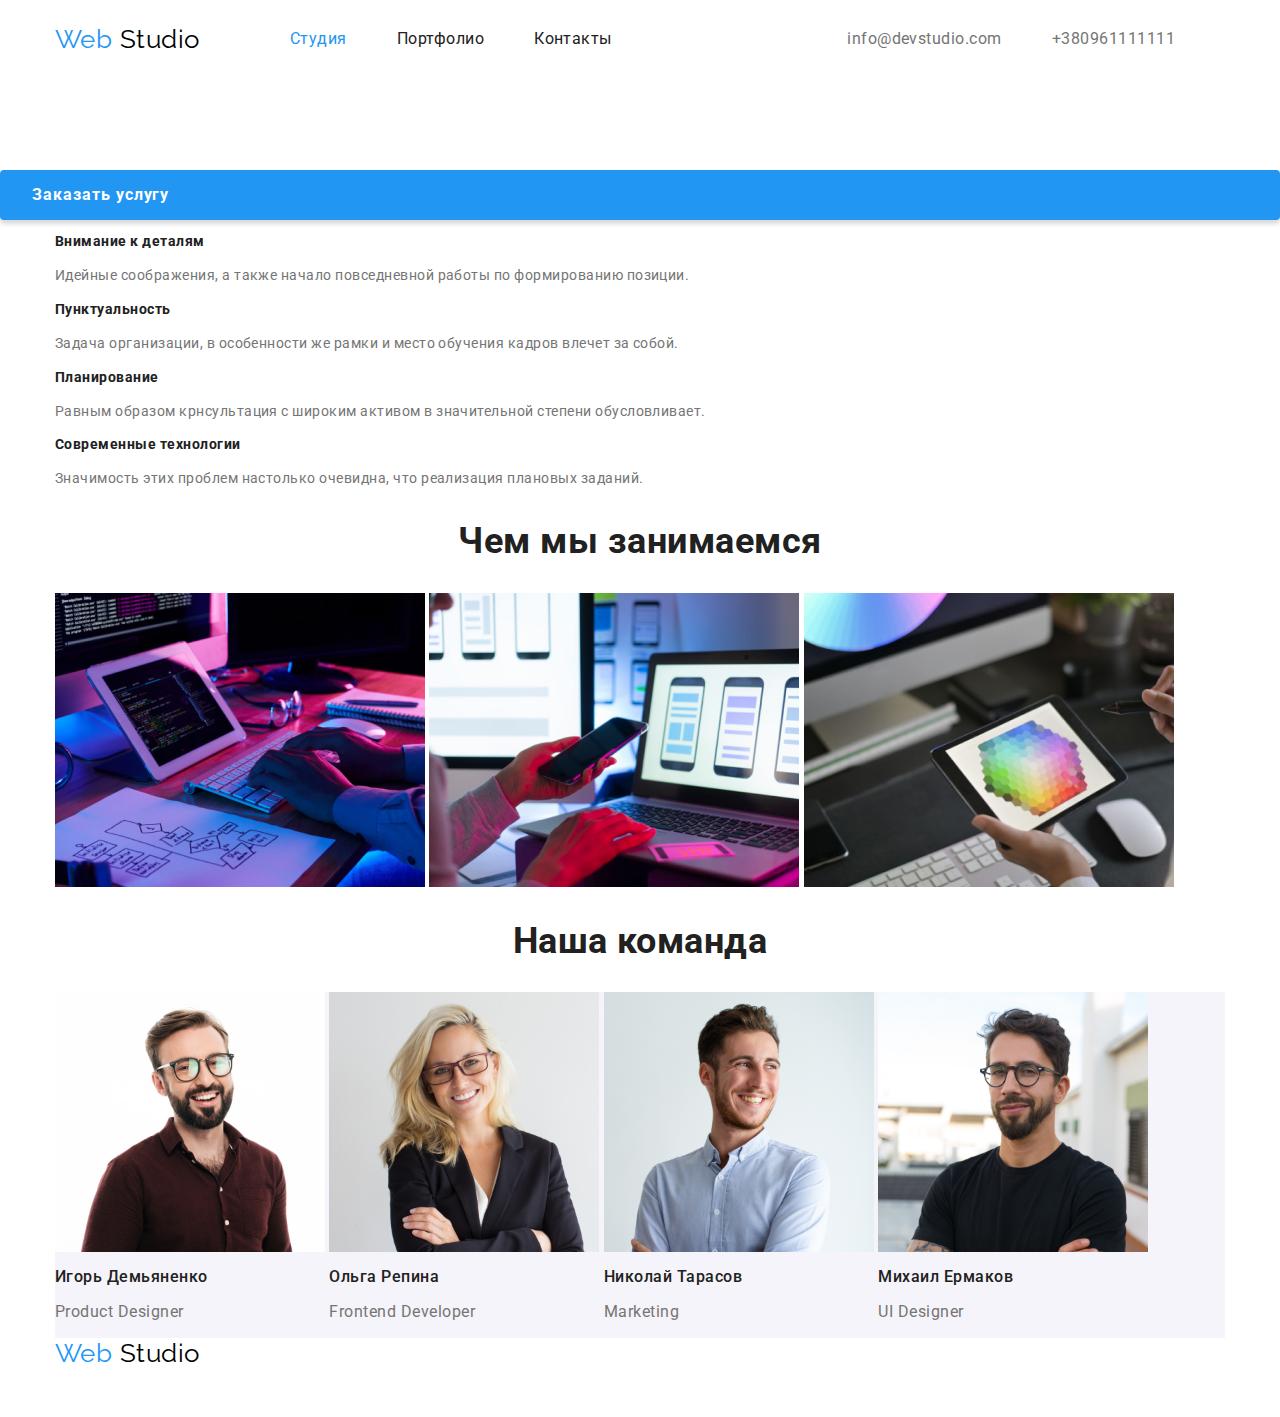
==== index.html @ 89ffcaf1 "добавляет стили  и размеры в header" ====
<!DOCTYPE html>
<html lang="ru">
  <head>
    <meta charset="UTF-8" />
    <meta name="viewport" content="width=device-width, initial-scale=1.0" />
    <title>Домашнее задание3</title>

    <!--Нормалайз-->
    <link
      rel="stylesheet"
      href="https://cdnjs.cloudflare.com/ajax/libs/modern-normalize/0.7.0/modern-normalize.min.css"
    />
    <!--Шрифт-->
    <link
      href="https://fonts.googleapis.com/css2?family=Raleway&family=Roboto:wght@400;500;700;900&display=swap"
      rel="stylesheet"
    />

    <!--Подключенные стили-->
    <link rel="stylesheet" href="./css/style.css" />
  </head>

  <body>
    <!--Шапка сайта-->
    <header class="page-header">
      <div class="container flexbox">
        <nav class="navigation">
          <a href="./index.html" class="link logo"
            ><span class="logotype"
              ><span class="logo">Web</span> Studio</span
            ></a
          >
          <ul class="site-nav list">
            <li class="nav-item"><a class="link current" href="">Студия</a></li>
            <li class="nav-item">
              <a class="link" href="./portfolio.html">Портфолио</a>
            </li>
            <li class="nav-item"><a class="link" href="">Контакты</a></li>
          </ul>
        </nav>

        <ul class="contacts list">
          <li class="contacts-item">
            <a href="mailto:info@devstudio.com">info@devstudio.com</a>
          </li>
          <li class="contacts-item">
            <a href="tel:+380961111111">+380961111111</a>
          </li>
        </ul>
      </div>
    </header>

    <main>
      <!--Герой -->
      <div class="hero-container">
        <h1 class="hero-title">Эффективные решения для вашего бизнеса</h1>
        <a class="button" href="">Заказать услугу</a>
      </div>

      <!--Качества компании-->

      <section class="section no-padding">
        <div class="container">
          <h2 class="quolity-caption">Качества компании</h2>
          <ul class="quolity list">
            <li class="quolity-item">
              <h3 class="quolity-title">Внимание к деталям</h3>
              <p class="quolity-text">
                Идейные соображения, а также начало повседневной работы по
                формированию позиции.
              </p>
            </li>

            <li class="quolity-item">
              <h3 class="quolity-title">Пунктуальность</h3>
              <p class="quolity-text">
                Задача организации, в особенности же рамки и место обучения
                кадров влечет за собой.
              </p>
            </li>

            <li class="quolity-item">
              <h3 class="quolity-title">Планирование</h3>
              <p class="quolity-text">
                Равным образом крнсультация с широким активом в значительной
                степени обусловливает.
              </p>
            </li>

            <li class="quolity-item">
              <h3 class="quolity-title">Современные технологии</h3>
              <p class="quolity-text">
                Значимость этих проблем настолько очевидна, что реализация
                плановых заданий.
              </p>
            </li>
          </ul>
        </div>
      </section>

      <!--Чем мы занимаемся-->

      <section class="section no-padding">
        <div class="container">
          <h2 class="captions">Чем мы занимаемся</h2>
          <ul class="service list">
            <li class="service-item">
              <a href=""
                ><img
                  src="./images/doing1.jpg"
                  width="370"
                  height="294"
                  alt="набор текста на клавиатуре"
              /></a>
            </li>

            <li class="service-item">
              <a href=""
                ><img
                  src="./images/doing2.jpg"
                  width="370"
                  height="294"
                  alt="мобильный и ноутбук"
              /></a>
            </li>

            <li class="service-item">
              <a href=""
                ><img
                  src="./images/doing3.jpg"
                  width="370"
                  height="294"
                  alt="планшет"
              /></a>
            </li>
          </ul>
        </div>
      </section>

      <!--Наша команда-->

      <section class="section no-padding">
        <div class="container">
          <h2 class="captions">Наша команда</h2>
          <ul class="staff list">
            <li class="staff-item">
              <img
                alt="фото-игоря-демьяненко"
                src="./images/worker1.jpg"
                width="270"
                height="260"
              />
              <h3 class="staff-title">Игорь Демьяненко</h3>
              <p class="staff-text">Product Designer</p>
            </li>

            <li class="staff-item">
              <img
                src="./images/worker2.jpg"
                alt="фото-ольги-репиной"
                width="270"
                height="260"
              />
              <h3 class="staff-title">Ольга Репина</h3>
              <p class="staff-text">Frontend Developer</p>
            </li>

            <li class="staff-item">
              <img
                src="./images/worker3.jpg"
                alt="фото-николая-тарасова"
                width="270"
                height="260"
              />
              <h3 class="staff-title">Николай Тарасов</h3>
              <p class="staff-text">Marketing</p>
            </li>

            <li class="staff-item">
              <img
                src="./images/worker4.jpg"
                alt="фото-михаила-ермакова"
                width="270"
                height="260"
              />
              <h3 class="staff-title">Михаил Ермаков</h3>
              <p class="staff-text">UI Designer</p>
            </li>
          </ul>
        </div>
      </section>
    </main>

    <!--Футер-->
    <footer>
      <div class="container">
        <a class="link" href=""
          ><span class="logotype"><span class="logo">Web</span> Studio</span></a
        >

        <address class="address">г.Киев, Бульвар Леси Украинки, д.26</address>

        <address class="connect">
          <a href="mailto:info@example.com">info@example.com</a>
          <a href="tel:+380961111111">+380991111111</a>
        </address>
      </div>
    </footer>
  </body>
</html>
---- css/style.css ----
:root {
  --accent-text-color: #2196f3;
  --primary-text-color: #212121;
  --hero-text-color: #ffffff;
  --secondary-text-color: #757575;
  --secondary-background-color: #f5f4fa;
  --primary-background-color: #ffffff;
  --accent-background-color: #2196f3;
  --hero-background-color: #2f303a;
}

body {
  color: var(--primary-text-color);
  background-color: var(--primary-background-color);

  font-family: Roboto, sans-serif;
  font-weight: 400;
  letter-spacing: 0.03em;
}

.container {
  width: 1200px;
  padding-left: 15px;
  padding-right: 15px;
  margin-left: auto;
  margin-right: auto;
}

.list {
  list-style: none;
  padding: 0;
  margin: 0;
}

a {
  text-decoration: none;
}

.flexbox {
  display: flex;
}

.page-header .flexbox {
  justify-content: flex-end;
  align-items: center;
}

.page-header {
  padding-top: 24px;
  padding-bottom: 25px;
}

.page-header .contacts-item {
  margin-right: 50px;
}

.navigation {
  display: flex;
  align-items: center;
  margin-right: auto;
}
.nav-item:not(:last-child) {
  margin-right: 50px;
}

.site-nav {
  display: flex;
}

.link.logo {
  margin-right: 90px;
}

.contacts {
  display: flex;
}

img {
  display: block;
  max-width: 100%;
  height: auto;
}

.section.no-padding {
  padding-top: 0;
  padding-bottom: 0;
}
/* site-nav */

.logotype {
  font-family: Raleway, sans-serif;
  font-size: 26px;
  line-height: 1.2;
}

.logo {
  color: var(--accent-text-color);
}

.site-nav .link.current {
  color: var(--accent-text-color);
}
.site-nav .link {
  color: var(--primary-text-color);
}
.site-nav .link .contacts a {
  font-weight: 500;
  font-size: 14px;
  line-height: 1.14;
  letter-spacing: 0.02em;
}

.site-nav .link:hover,
.site-nav .link:focus {
  color: var(--accent-text-color);
}

.site-nav .link:active {
  color: red;
}

.contacts a {
  color: var(--secondary-text-color);
  font-style: normal;
  text-decoration: none;
}

.contacts:hover,
.contacts:focus {
  color: var(--accent-text-color);
}

.contacts:active {
  color: red;
}

/* hero */

.hero-container {
  text-align: center;
}
.hero-title {
  margin-top: 0;
  margin-bottom: 30px;
  color: var(--hero-text-color);
  font-weight: 900;
  font-size: 44px;
  line-height: 1.36;
  letter-spacing: 0.06em;
  text-transform: uppercase;
  min-width: 595px;
}

.button {
  display: flex;
  border-radius: 4px;
  min-width: 200;
  padding: 10px 32px;
  background-color: var(--accent-background-color);
  color: var(--hero-text-color);
  font-weight: 700;
  font-size: 16px;
  line-height: 1.88;
  align-items: center;
  text-align: center;
  letter-spacing: 0.06em;

  box-shadow: 0px 4px 4px rgba(0, 0, 0, 0.15);
}

/* section quolity*/

.quolity-caption {
  display: none;
}

.quolity-title {
  font-weight: 700;
  font-size: 14px;
  line-height: 1.14;
}

.quolity-text {
  color: var(--secondary-text-color);
  font-size: 14px;
  line-height: 1.7;
}

.staff {
  background-color: var(--secondary-background-color);
}

.captions {
  font-weight: 700;
  font-size: 36px;
  line-height: 1.16;
  text-align: center;
}

.staff-title {
  font-weight: 500;
  font-size: 16px;
  line-height: 1.18;
}

.staff-text {
  color: var(--secondary-text-color);
  font-size: 16px;
  line-height: 1.18;
}

.clients-link a:hover,
.clients-link a:focus {
  color: var(--accent-text-color);
}

/* footer */
.address {
  color: var(--hero-text-color);
  font-size: 14px;
  line-height: 1.7;
  font-style: normal;
}

.connect a {
  color: rgba(255, 255, 255, 0.6);
  font-style: normal;
  text-decoration: none;
  font-size: 14px;
  line-height: 1.7;
}
.link .logotype {
  color: black;
}

.service-item {
  display: inline-block;
  width: calc((100% - 30px * 2) / 3);
}

.staff-item {
  display: inline-block;
  width: calc((100% - 30px * 3) / 4);
}

.quolity-item .service-item .staff-item:not(:last-child) {
  margin-right: 30px;
}
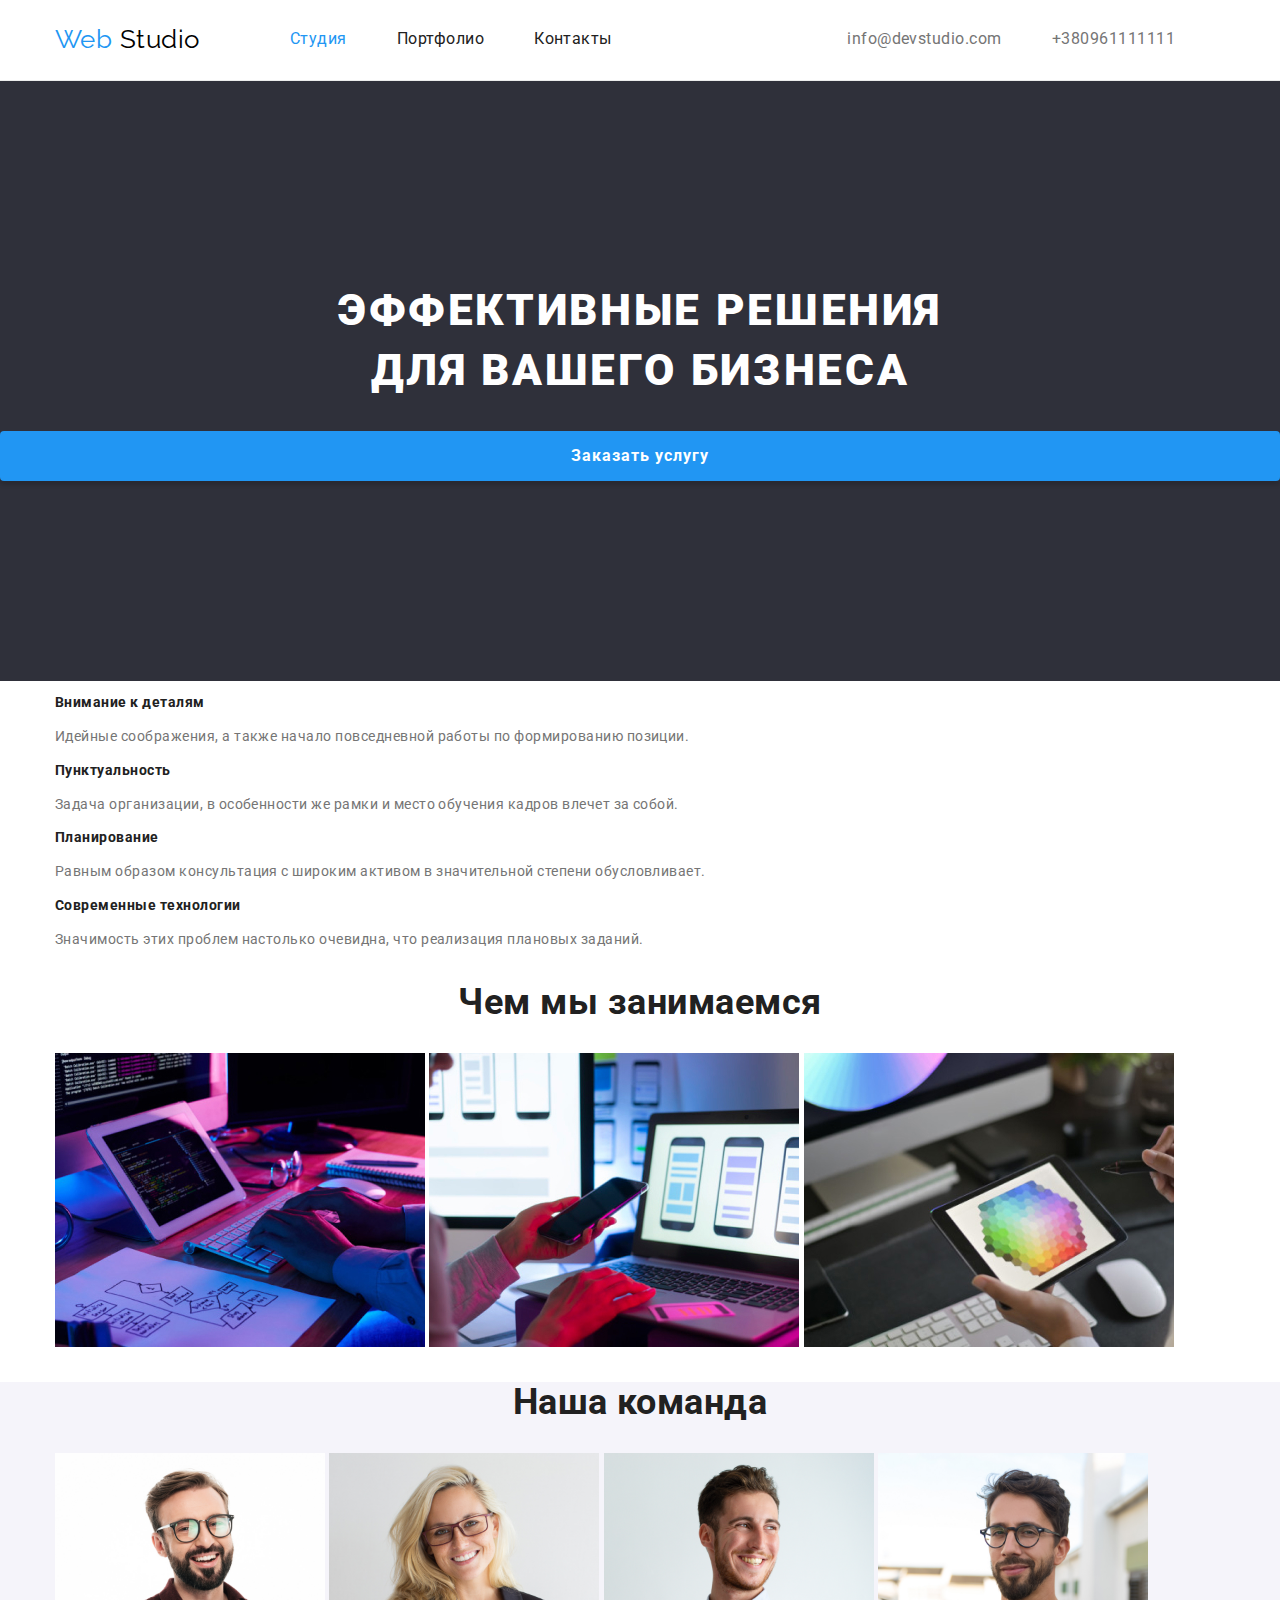
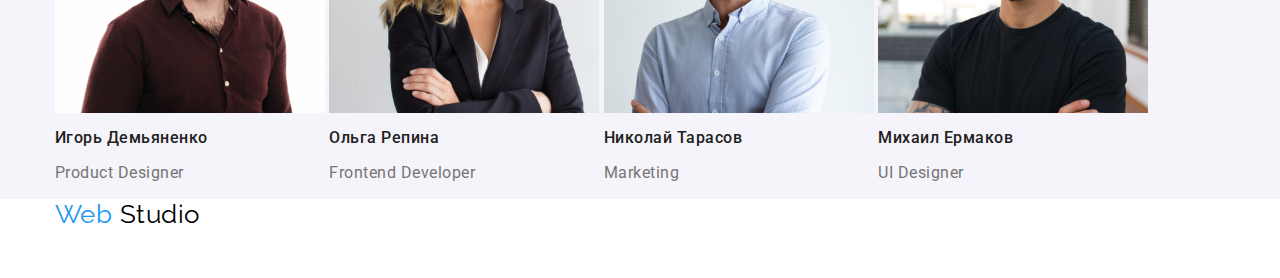
==== commit b1b739af: "Добавляет оформление хедера и фон герою." ====
--- a/index.html
+++ b/index.html
@@ -31,7 +31,9 @@
             ></a
           >
           <ul class="site-nav list">
-            <li class="nav-item"><a class="link current" href="">Студия</a></li>
+            <li class="nav-item">
+              <a class="link current" href="./index.html">Студия</a>
+            </li>
             <li class="nav-item">
               <a class="link" href="./portfolio.html">Портфолио</a>
             </li>
@@ -59,7 +61,7 @@
 
       <!--Качества компании-->
 
-      <section class="section no-padding">
+      <section class="section quolity no-padding">
         <div class="container">
           <h2 class="quolity-caption">Качества компании</h2>
           <ul class="quolity list">
@@ -82,7 +84,7 @@
             <li class="quolity-item">
               <h3 class="quolity-title">Планирование</h3>
               <p class="quolity-text">
-                Равным образом крнсультация с широким активом в значительной
+                Равным образом кoнсультация с широким активом в значительной
                 степени обусловливает.
               </p>
             </li>
@@ -100,7 +102,7 @@
 
       <!--Чем мы занимаемся-->
 
-      <section class="section no-padding">
+      <section class="section service no-padding">
         <div class="container">
           <h2 class="captions">Чем мы занимаемся</h2>
           <ul class="service list">
@@ -139,7 +141,7 @@
 
       <!--Наша команда-->
 
-      <section class="section no-padding">
+      <section class="section staff no-padding">
         <div class="container">
           <h2 class="captions">Наша команда</h2>
           <ul class="staff list">
--- a/css/style.css
+++ b/css/style.css
@@ -48,6 +48,7 @@
 .page-header {
   padding-top: 24px;
   padding-bottom: 25px;
+  border-bottom: 1px solid #ececec;
 }
 
 .page-header .contacts-item {
@@ -137,33 +138,41 @@
 /* hero */
 
 .hero-container {
-  text-align: center;
+  padding-top: 200px;
+  padding-bottom: 200px;
+  background-color: var(--hero-background-color);
 }
 .hero-title {
   margin-top: 0;
   margin-bottom: 30px;
+  margin-left: auto;
+  margin-right: auto;
   color: var(--hero-text-color);
   font-weight: 900;
   font-size: 44px;
   line-height: 1.36;
   letter-spacing: 0.06em;
   text-transform: uppercase;
-  min-width: 595px;
+  max-width: 696px;
+  text-align: center;
 }
 
 .button {
   display: flex;
   border-radius: 4px;
-  min-width: 200;
+  min-width: 200px;
   padding: 10px 32px;
+
   background-color: var(--accent-background-color);
   color: var(--hero-text-color);
+
   font-weight: 700;
   font-size: 16px;
   line-height: 1.88;
-  align-items: center;
+  letter-spacing: 0.06em;
+
   text-align: center;
-  letter-spacing: 0.06em;
+  justify-content: center;
 
   box-shadow: 0px 4px 4px rgba(0, 0, 0, 0.15);
 }
@@ -188,6 +197,15 @@
 
 .staff {
   background-color: var(--secondary-background-color);
+}
+
+.service .staff {
+  display: flex;
+  flex-wrap: wrap;
+}
+
+.service .staff {
+  padding-bottom: 94px;
 }
 
 .captions {
@@ -214,6 +232,20 @@
   color: var(--accent-text-color);
 }
 
+.service-item {
+  display: inline-block;
+  width: calc((100% - 30px * 2) / 3);
+}
+
+.staff-item {
+  display: inline-block;
+  width: calc((100% - 30px * 3) / 4);
+}
+
+.quolity-item .service-item .staff-item:not(:last-child) {
+  margin-right: 30px;
+}
+
 /* footer */
 .address {
   color: var(--hero-text-color);
@@ -232,17 +264,3 @@
 .link .logotype {
   color: black;
 }
-
-.service-item {
-  display: inline-block;
-  width: calc((100% - 30px * 2) / 3);
-}
-
-.staff-item {
-  display: inline-block;
-  width: calc((100% - 30px * 3) / 4);
-}
-
-.quolity-item .service-item .staff-item:not(:last-child) {
-  margin-right: 30px;
-}
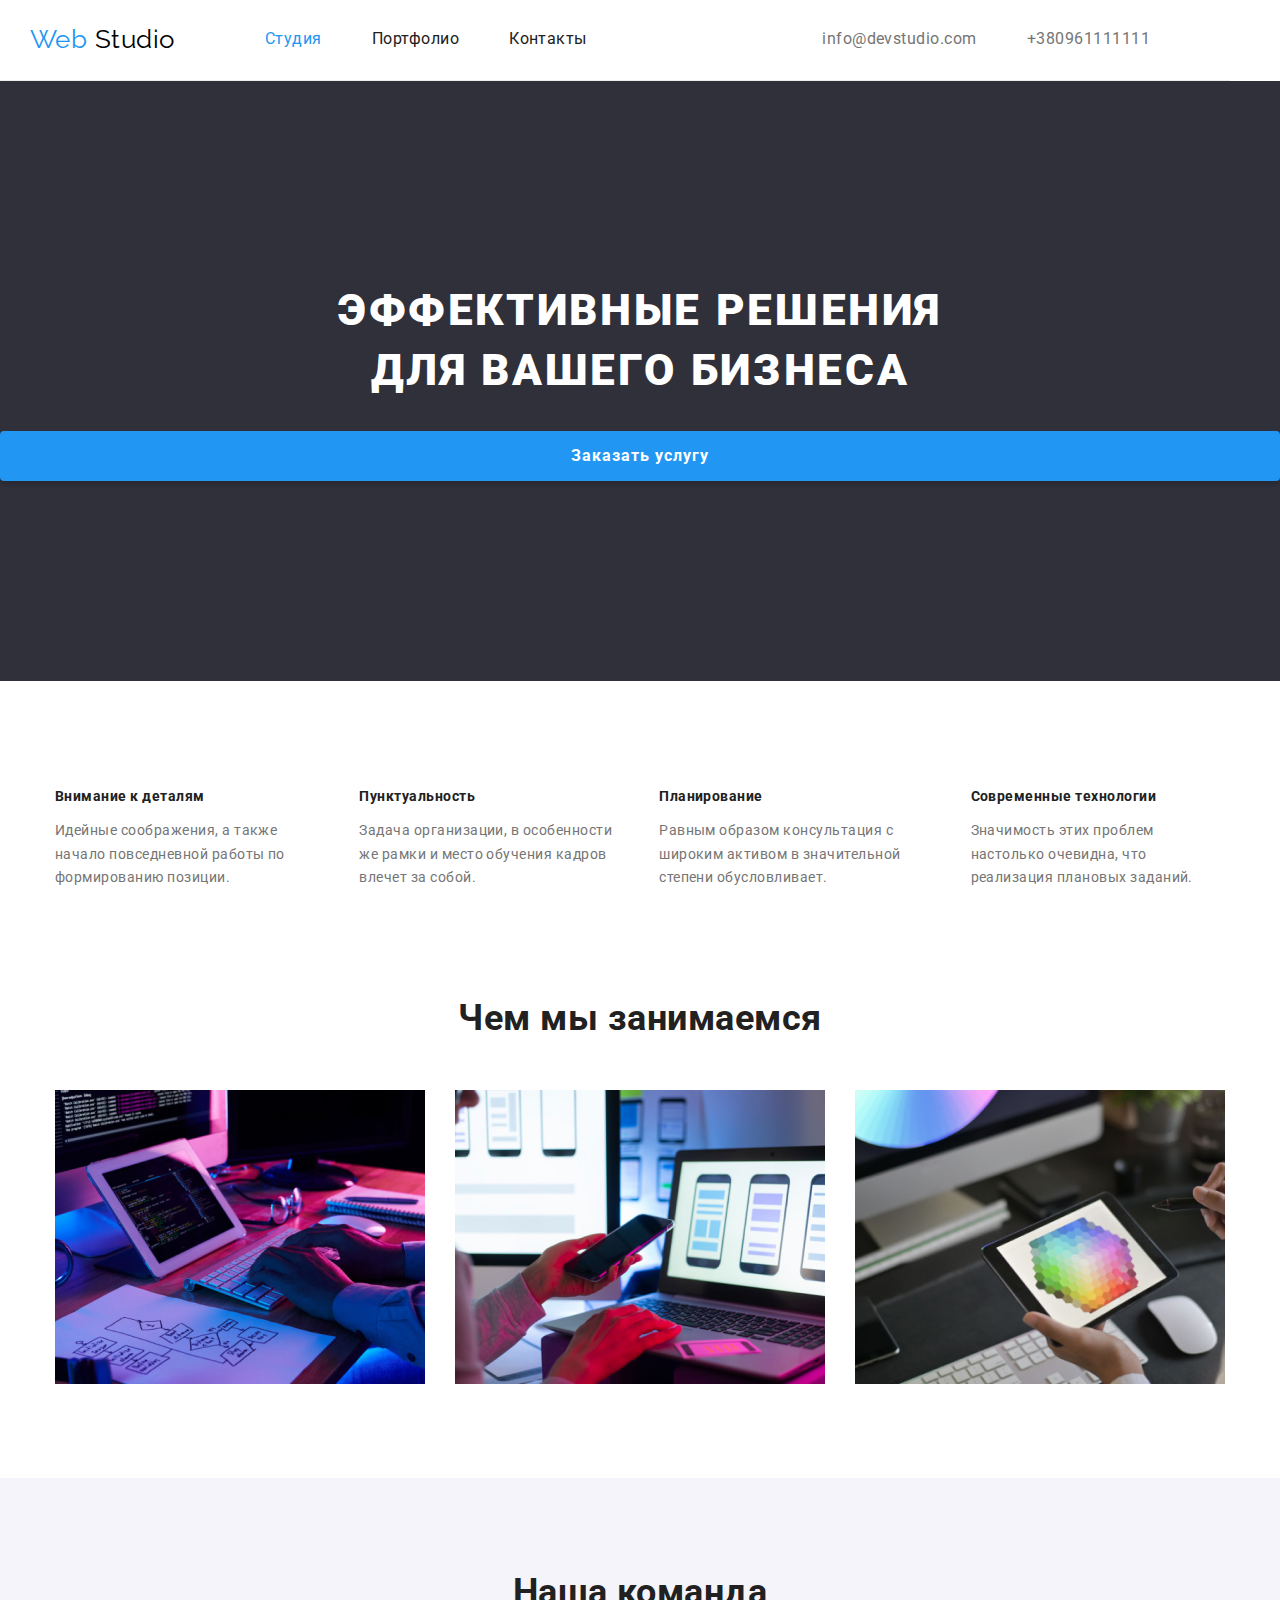
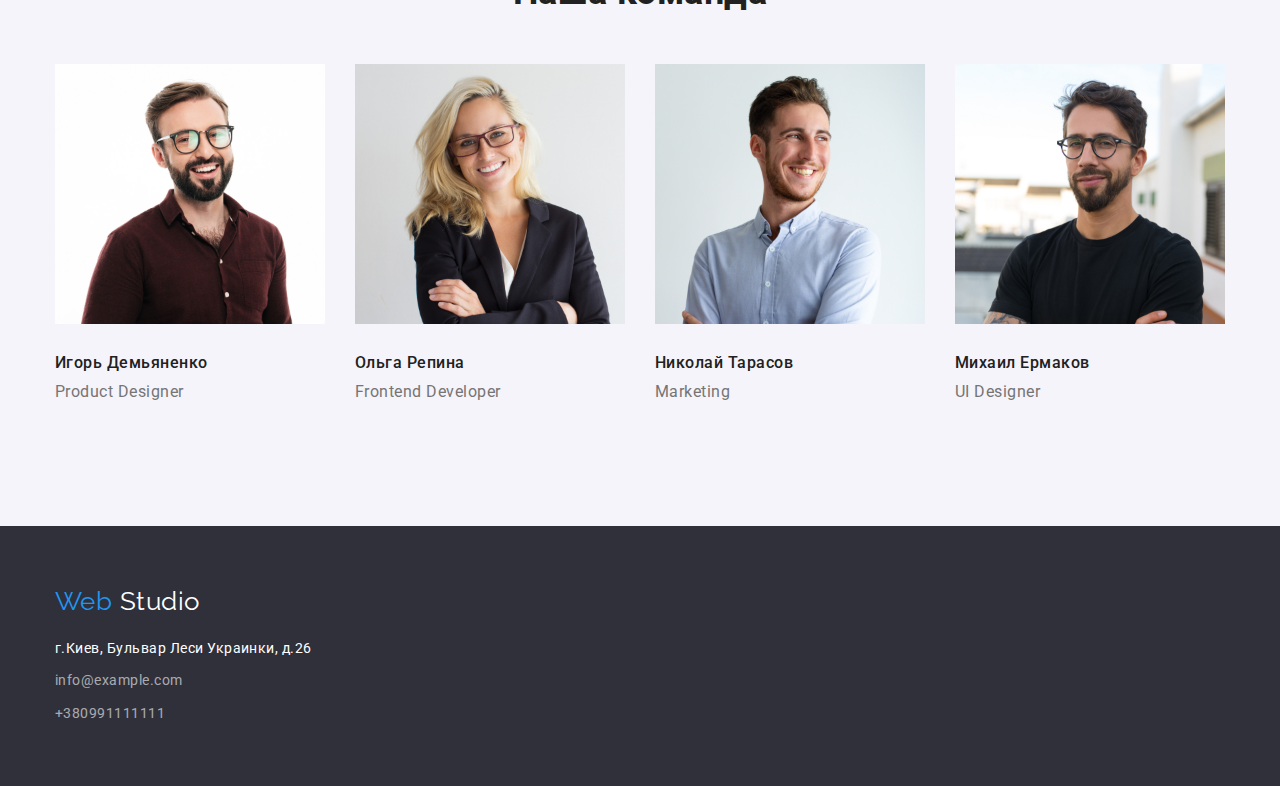
==== commit fb8c0761: "добавляет стили к герою, секциям и футеру" ====
--- a/index.html
+++ b/index.html
@@ -102,7 +102,7 @@
 
       <!--Чем мы занимаемся-->
 
-      <section class="section service no-padding">
+      <section class="section service">
         <div class="container">
           <h2 class="captions">Чем мы занимаемся</h2>
           <ul class="service list">
@@ -141,7 +141,7 @@
 
       <!--Наша команда-->
 
-      <section class="section staff no-padding">
+      <section class="section staff">
         <div class="container">
           <h2 class="captions">Наша команда</h2>
           <ul class="staff list">
@@ -194,7 +194,7 @@
     </main>
 
     <!--Футер-->
-    <footer>
+    <footer class="footer">
       <div class="container">
         <a class="link" href=""
           ><span class="logotype"><span class="logo">Web</span> Studio</span></a
@@ -204,7 +204,7 @@
 
         <address class="connect">
           <a href="mailto:info@example.com">info@example.com</a>
-          <a href="tel:+380961111111">+380991111111</a>
+          <a class="tel-number" href="tel:+380961111111">+380991111111</a>
         </address>
       </div>
     </footer>
--- a/css/style.css
+++ b/css/style.css
@@ -49,9 +49,10 @@
   padding-top: 24px;
   padding-bottom: 25px;
   border-bottom: 1px solid #ececec;
-}
-
-.page-header .contacts-item {
+  margin-right: 50px;
+}
+
+.contacts-item {
   margin-right: 50px;
 }
 
@@ -66,6 +67,10 @@
 
 .site-nav {
   display: flex;
+}
+
+.link .logotype {
+  color: black;
 }
 
 .link.logo {
@@ -86,6 +91,7 @@
   padding-top: 0;
   padding-bottom: 0;
 }
+
 /* site-nav */
 
 .logotype {
@@ -178,14 +184,25 @@
 }
 
 /* section quolity*/
+.section.quolity {
+  padding-top: 94px;
+}
 
 .quolity-caption {
   display: none;
 }
 
+.quolity.list {
+  display: flex;
+}
+
+.quolity-item:not(:last-child) {
+  margin-right: 30px;
+}
 .quolity-title {
   font-weight: 700;
   font-size: 14px;
+
   line-height: 1.14;
 }
 
@@ -195,16 +212,15 @@
   line-height: 1.7;
 }
 
-.staff {
-  background-color: var(--secondary-background-color);
-}
-
-.service .staff {
+/*Section service*/
+
+.service {
   display: flex;
   flex-wrap: wrap;
 }
 
-.service .staff {
+.section.service {
+  padding-top: 94px;
   padding-bottom: 94px;
 }
 
@@ -213,28 +229,51 @@
   font-size: 36px;
   line-height: 1.16;
   text-align: center;
-}
-
+
+  margin-top: 0;
+  margin-bottom: 50px;
+}
+
+.service-item:not(:last-child) {
+  margin-right: 30px;
+}
+
+/*Section staff*/
+
+.staff {
+  display: flex;
+  flex-wrap: wrap;
+}
+.section.staff {
+  background-color: var(--secondary-background-color);
+  padding-top: 94px;
+  padding-bottom: 94px;
+}
 .staff-title {
   font-weight: 500;
   font-size: 16px;
   line-height: 1.18;
+
+  margin-top: 30px;
+  margin-bottom: 10px;
 }
 
 .staff-text {
   color: var(--secondary-text-color);
   font-size: 16px;
   line-height: 1.18;
-}
-
-.clients-link a:hover,
-.clients-link a:focus {
-  color: var(--accent-text-color);
+
+  margin-top: 0;
+  margin-bottom: 30px;
 }
 
 .service-item {
-  display: inline-block;
+  display: flex;
   width: calc((100% - 30px * 2) / 3);
+}
+
+.staff-item:not(:last-child) {
+  margin-right: 30px;
 }
 
 .staff-item {
@@ -242,25 +281,37 @@
   width: calc((100% - 30px * 3) / 4);
 }
 
-.quolity-item .service-item .staff-item:not(:last-child) {
-  margin-right: 30px;
-}
-
 /* footer */
+
+.footer {
+  background-color: var(--hero-background-color);
+  padding-top: 60px;
+  padding-bottom: 60px;
+}
+
 .address {
   color: var(--hero-text-color);
   font-size: 14px;
   line-height: 1.7;
   font-style: normal;
+
+  margin-top: 20px;
+  margin-bottom: 9px;
 }
 
 .connect a {
+  display: block;
   color: rgba(255, 255, 255, 0.6);
   font-style: normal;
   text-decoration: none;
   font-size: 14px;
   line-height: 1.7;
 }
-.link .logotype {
-  color: black;
-}
+
+.footer .logotype {
+  color: var(--hero-text-color);
+}
+
+.tel-number {
+  margin-top: 9px;
+}
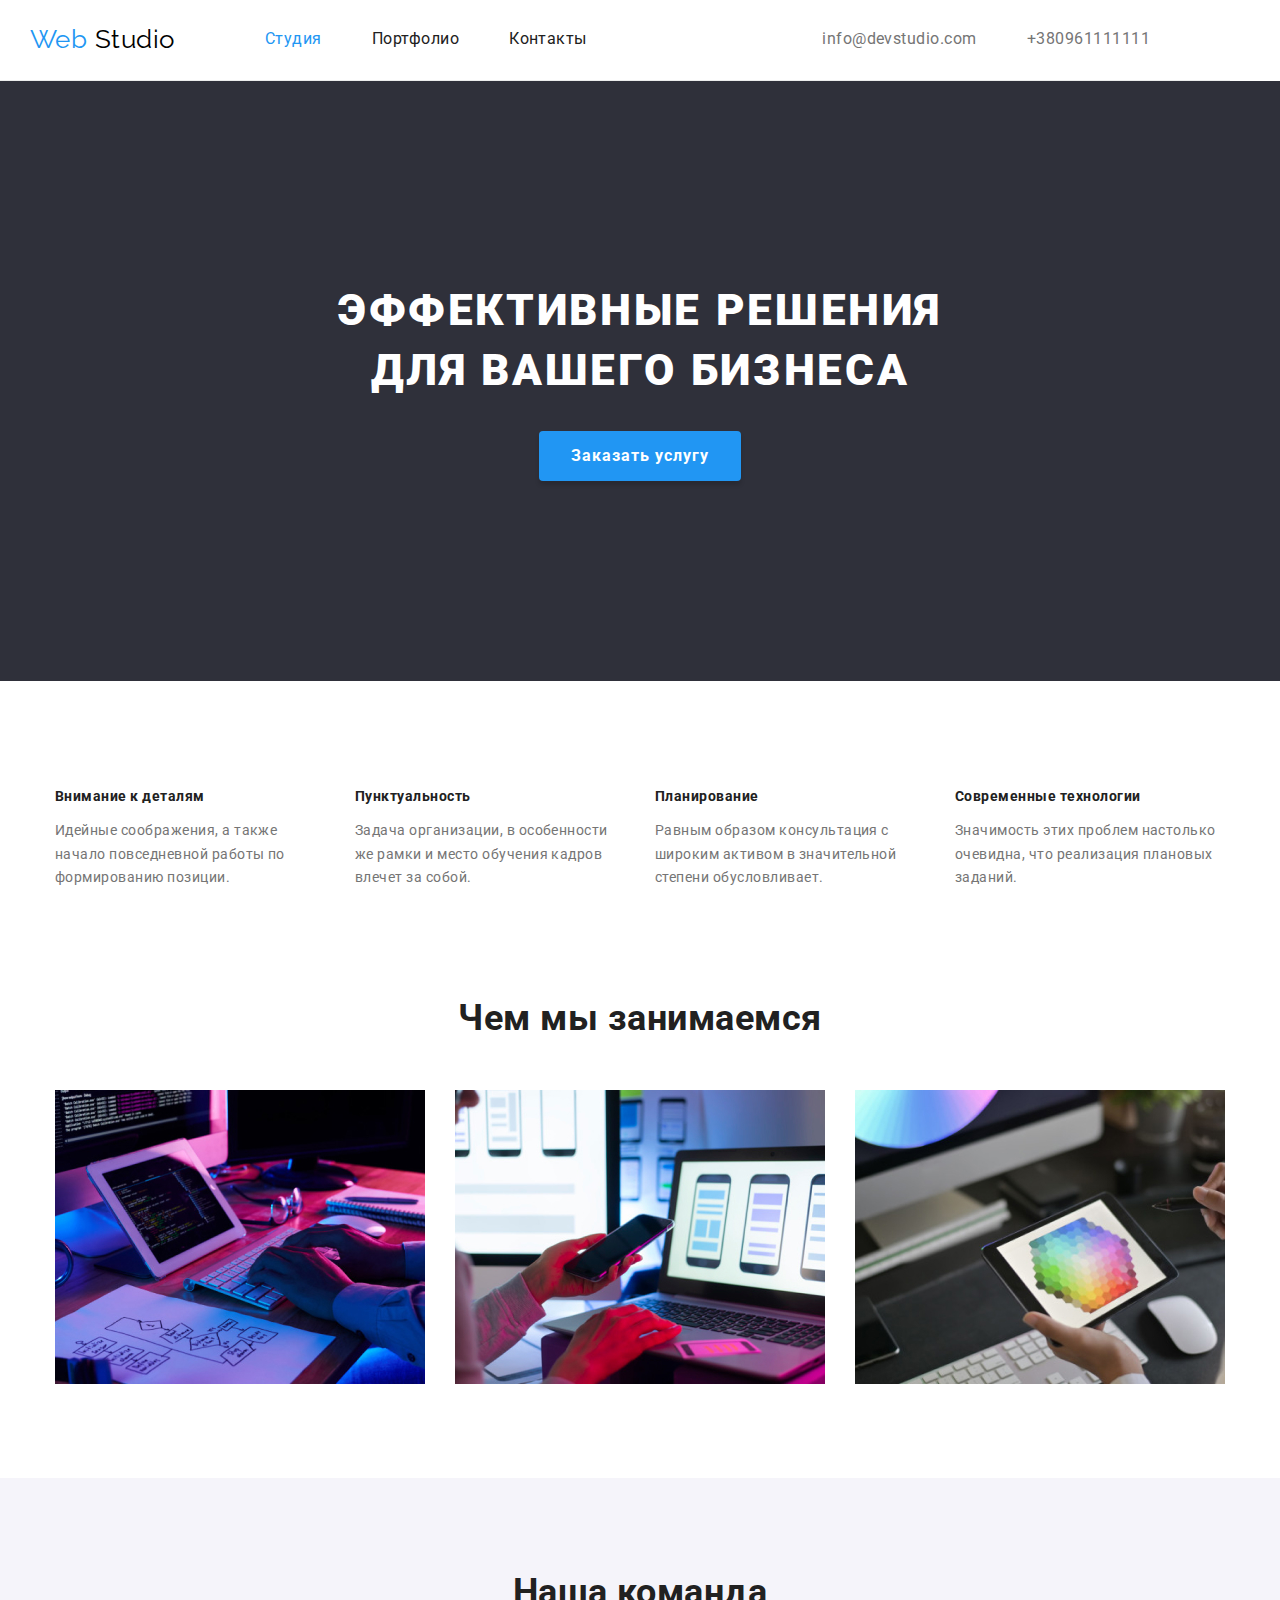
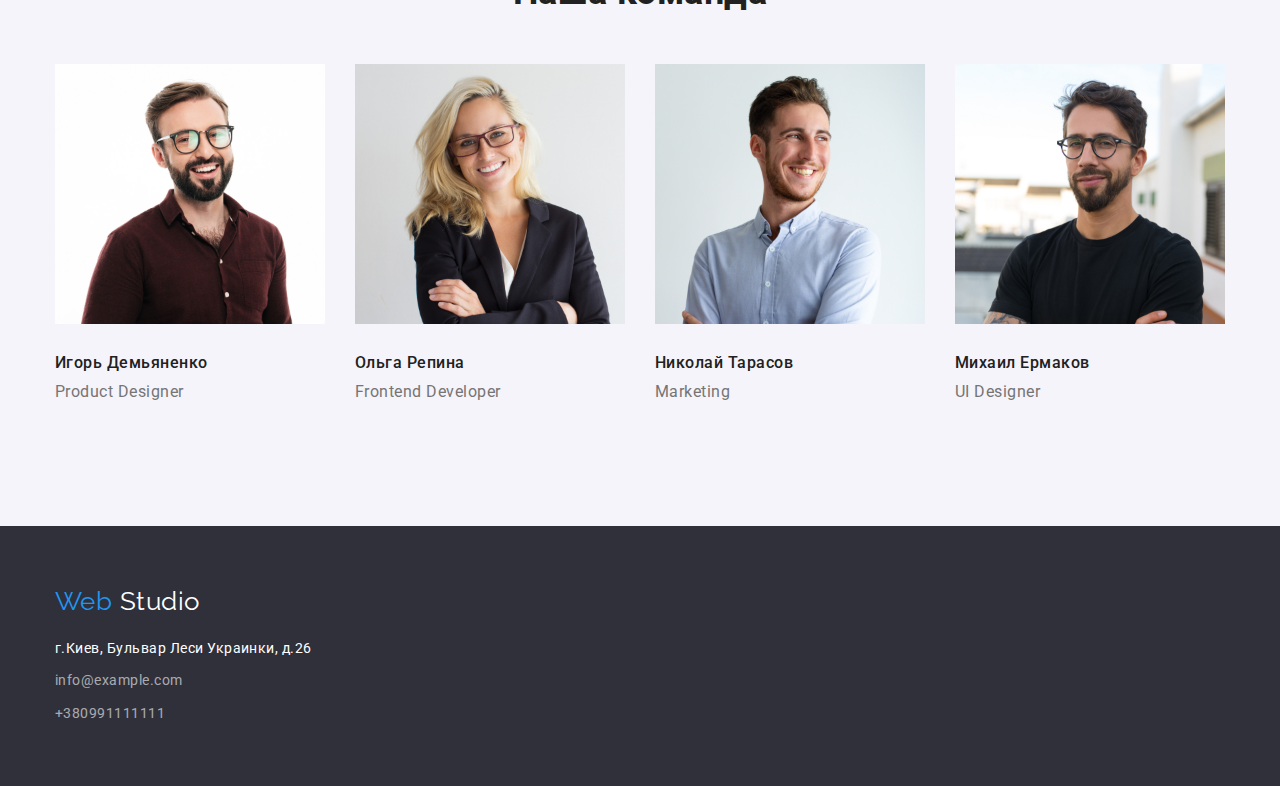
==== commit bbc68d03: "добавляет завершающие стили к 1й странице (кнопку)" ====
--- a/index.html
+++ b/index.html
@@ -196,16 +196,20 @@
     <!--Футер-->
     <footer class="footer">
       <div class="container">
-        <a class="link" href=""
-          ><span class="logotype"><span class="logo">Web</span> Studio</span></a
-        >
-
-        <address class="address">г.Киев, Бульвар Леси Украинки, д.26</address>
-
-        <address class="connect">
-          <a href="mailto:info@example.com">info@example.com</a>
-          <a class="tel-number" href="tel:+380961111111">+380991111111</a>
-        </address>
+        <div class="contacts-block">
+          <a class="link" href=""
+            ><span class="logotype"
+              ><span class="logo">Web</span> Studio</span
+            ></a
+          >
+
+          <address class="address">г.Киев, Бульвар Леси Украинки, д.26</address>
+
+          <address class="connect">
+            <a href="mailto:info@example.com">info@example.com</a>
+            <a class="tel-number" href="tel:+380961111111">+380991111111</a>
+          </address>
+        </div>
       </div>
     </footer>
   </body>
--- a/css/style.css
+++ b/css/style.css
@@ -32,6 +32,11 @@
   margin: 0;
 }
 
+.section.no-padding {
+  padding-top: 0;
+  padding-bottom: 0;
+}
+
 a {
   text-decoration: none;
 }
@@ -87,11 +92,6 @@
   height: auto;
 }
 
-.section.no-padding {
-  padding-top: 0;
-  padding-bottom: 0;
-}
-
 /* site-nav */
 
 .logotype {
@@ -147,6 +147,7 @@
   padding-top: 200px;
   padding-bottom: 200px;
   background-color: var(--hero-background-color);
+  text-align: center;
 }
 .hero-title {
   margin-top: 0;
@@ -160,11 +161,10 @@
   letter-spacing: 0.06em;
   text-transform: uppercase;
   max-width: 696px;
-  text-align: center;
 }
 
 .button {
-  display: flex;
+  display: inline-block;
   border-radius: 4px;
   min-width: 200px;
   padding: 10px 32px;
@@ -177,9 +177,6 @@
   line-height: 1.88;
   letter-spacing: 0.06em;
 
-  text-align: center;
-  justify-content: center;
-
   box-shadow: 0px 4px 4px rgba(0, 0, 0, 0.15);
 }
 
@@ -194,6 +191,10 @@
 
 .quolity.list {
   display: flex;
+}
+
+.quolity-item {
+  width: calc((100% - 30px * 3) / 4);
 }
 
 .quolity-item:not(:last-child) {
@@ -298,6 +299,10 @@
   margin-top: 20px;
   margin-bottom: 9px;
 }
+.contacts-block {
+  display: inline-block;
+  width: calc((100% - 30px * 3) / 4);
+}
 
 .connect a {
   display: block;
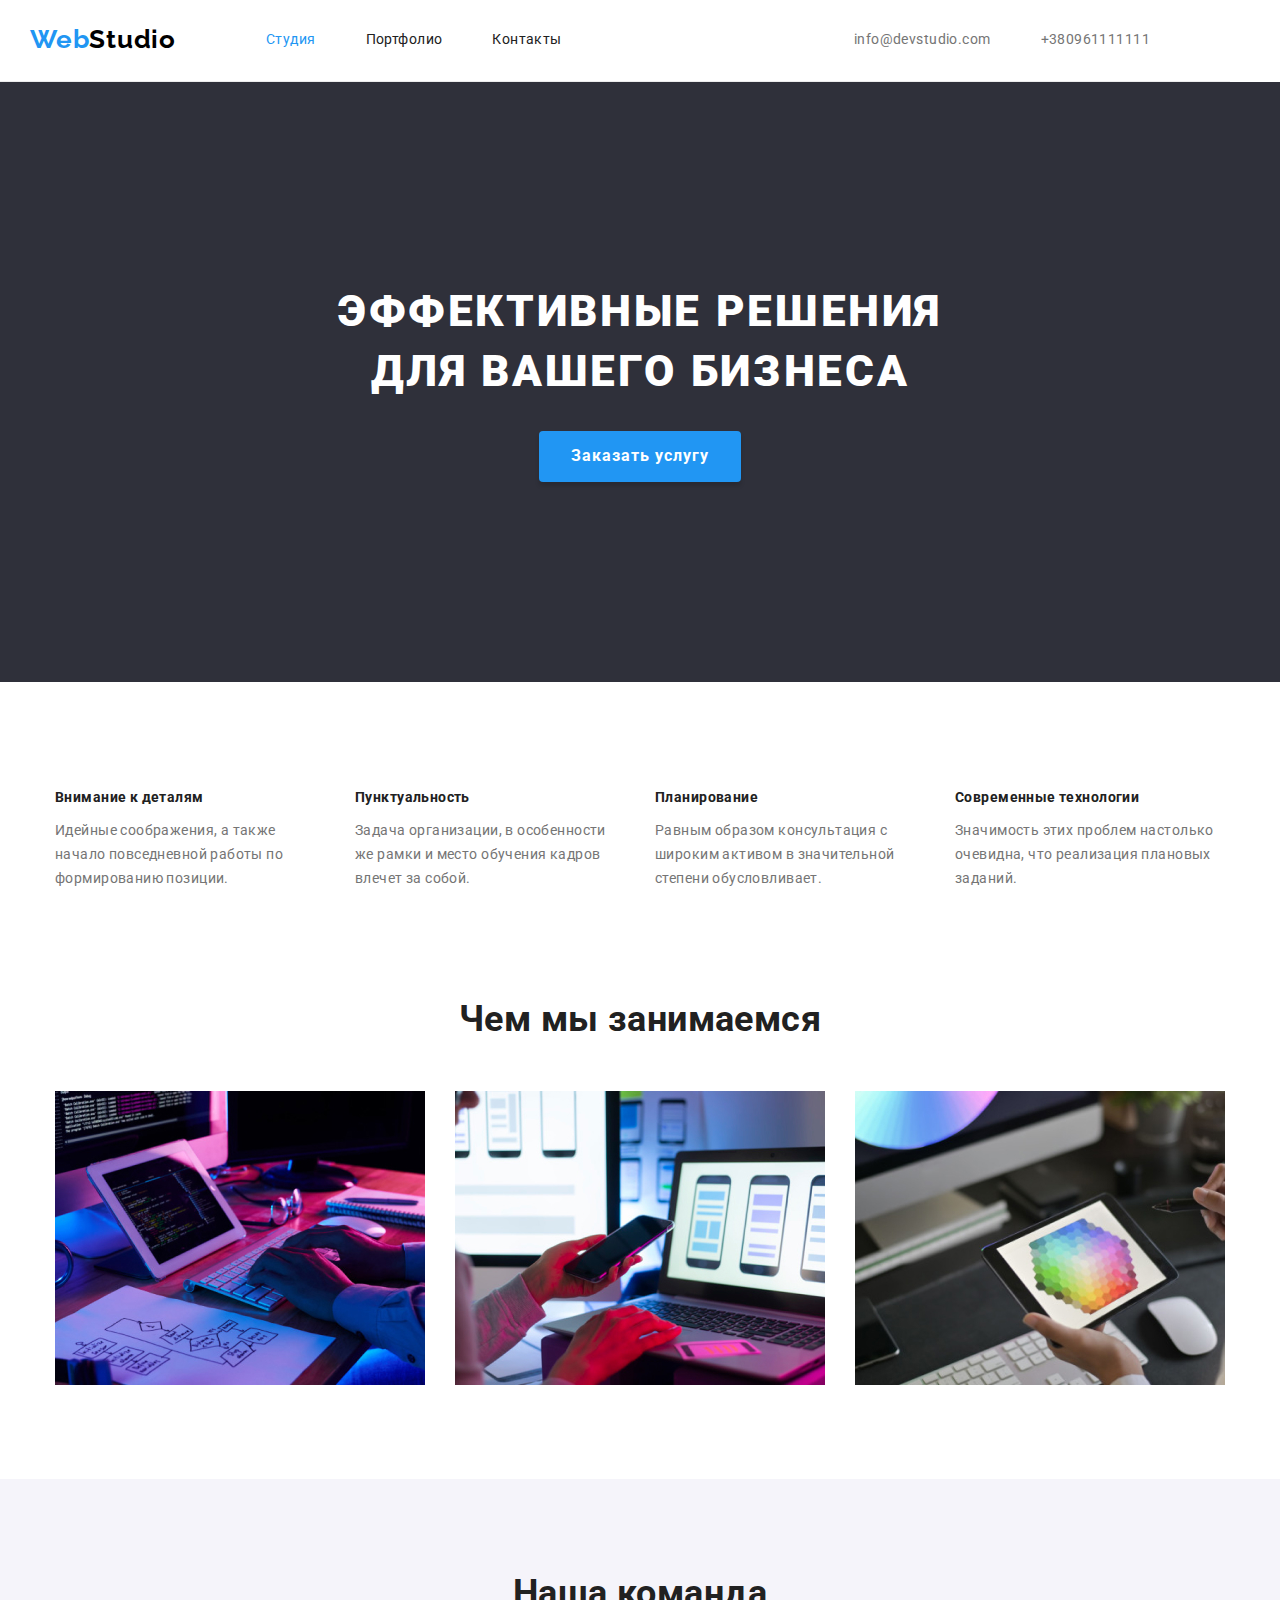
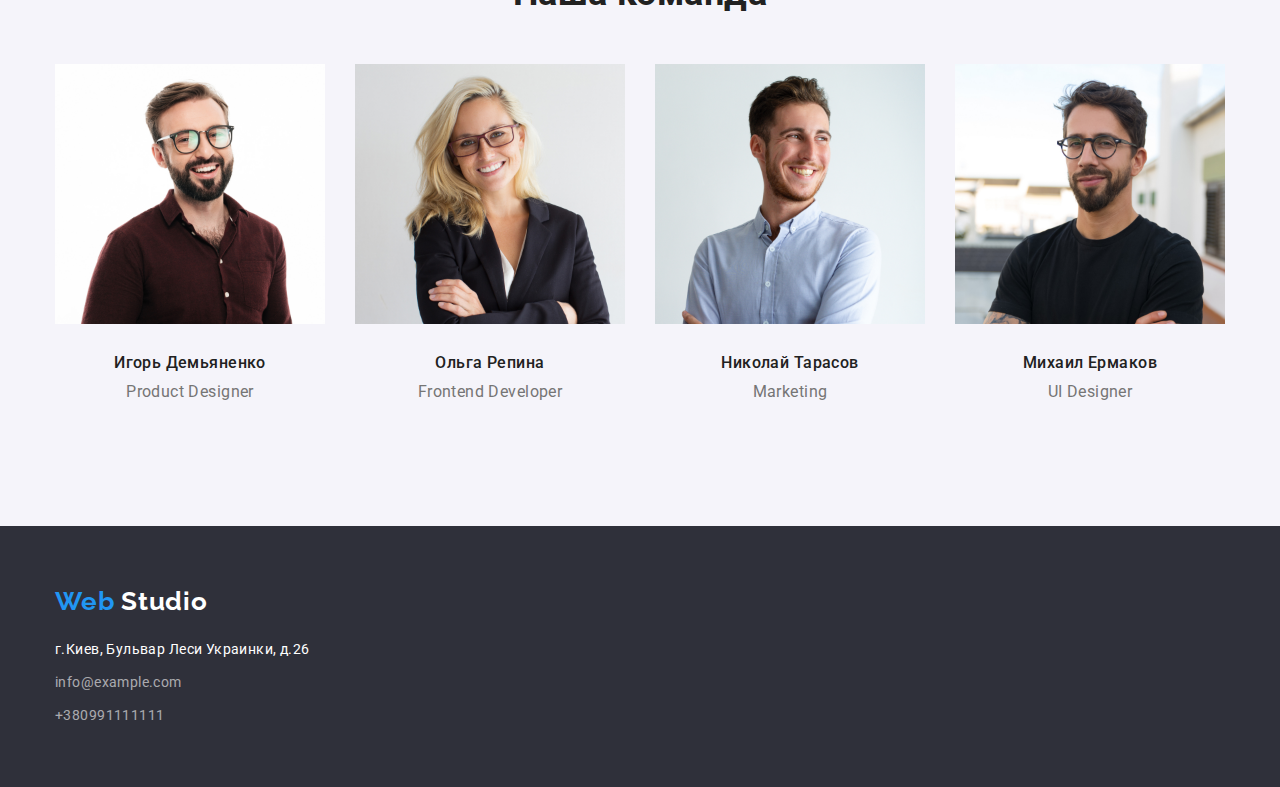
==== commit c2283e8a: "Изменяет геометрию и стили кнопок и карточек  портфолио" ====
--- a/index.html
+++ b/index.html
@@ -27,7 +27,7 @@
         <nav class="navigation">
           <a href="./index.html" class="link logo"
             ><span class="logotype"
-              ><span class="logo">Web</span> Studio</span
+              ><span class="logo">Web</span>Studio</span
             ></a
           >
           <ul class="site-nav list">
--- a/css/style.css
+++ b/css/style.css
@@ -15,6 +15,8 @@
 
   font-family: Roboto, sans-serif;
   font-weight: 400;
+  font-size: 14px;
+  line-height: 1.7;
   letter-spacing: 0.03em;
 }
 
@@ -96,8 +98,11 @@
 
 .logotype {
   font-family: Raleway, sans-serif;
+  font-weight: 700;
   font-size: 26px;
-  line-height: 1.2;
+  line-height: 1.19;
+  letter-spacing: 0.03em;
+  color: var(--primary-text-color);
 }
 
 .logo {
@@ -257,6 +262,7 @@
 
   margin-top: 30px;
   margin-bottom: 10px;
+  text-align: center;
 }
 
 .staff-text {
@@ -266,10 +272,10 @@
 
   margin-top: 0;
   margin-bottom: 30px;
+  text-align: center;
 }
 
 .service-item {
-  display: flex;
   width: calc((100% - 30px * 2) / 3);
 }
 
@@ -278,7 +284,6 @@
 }
 
 .staff-item {
-  display: inline-block;
   width: calc((100% - 30px * 3) / 4);
 }
 
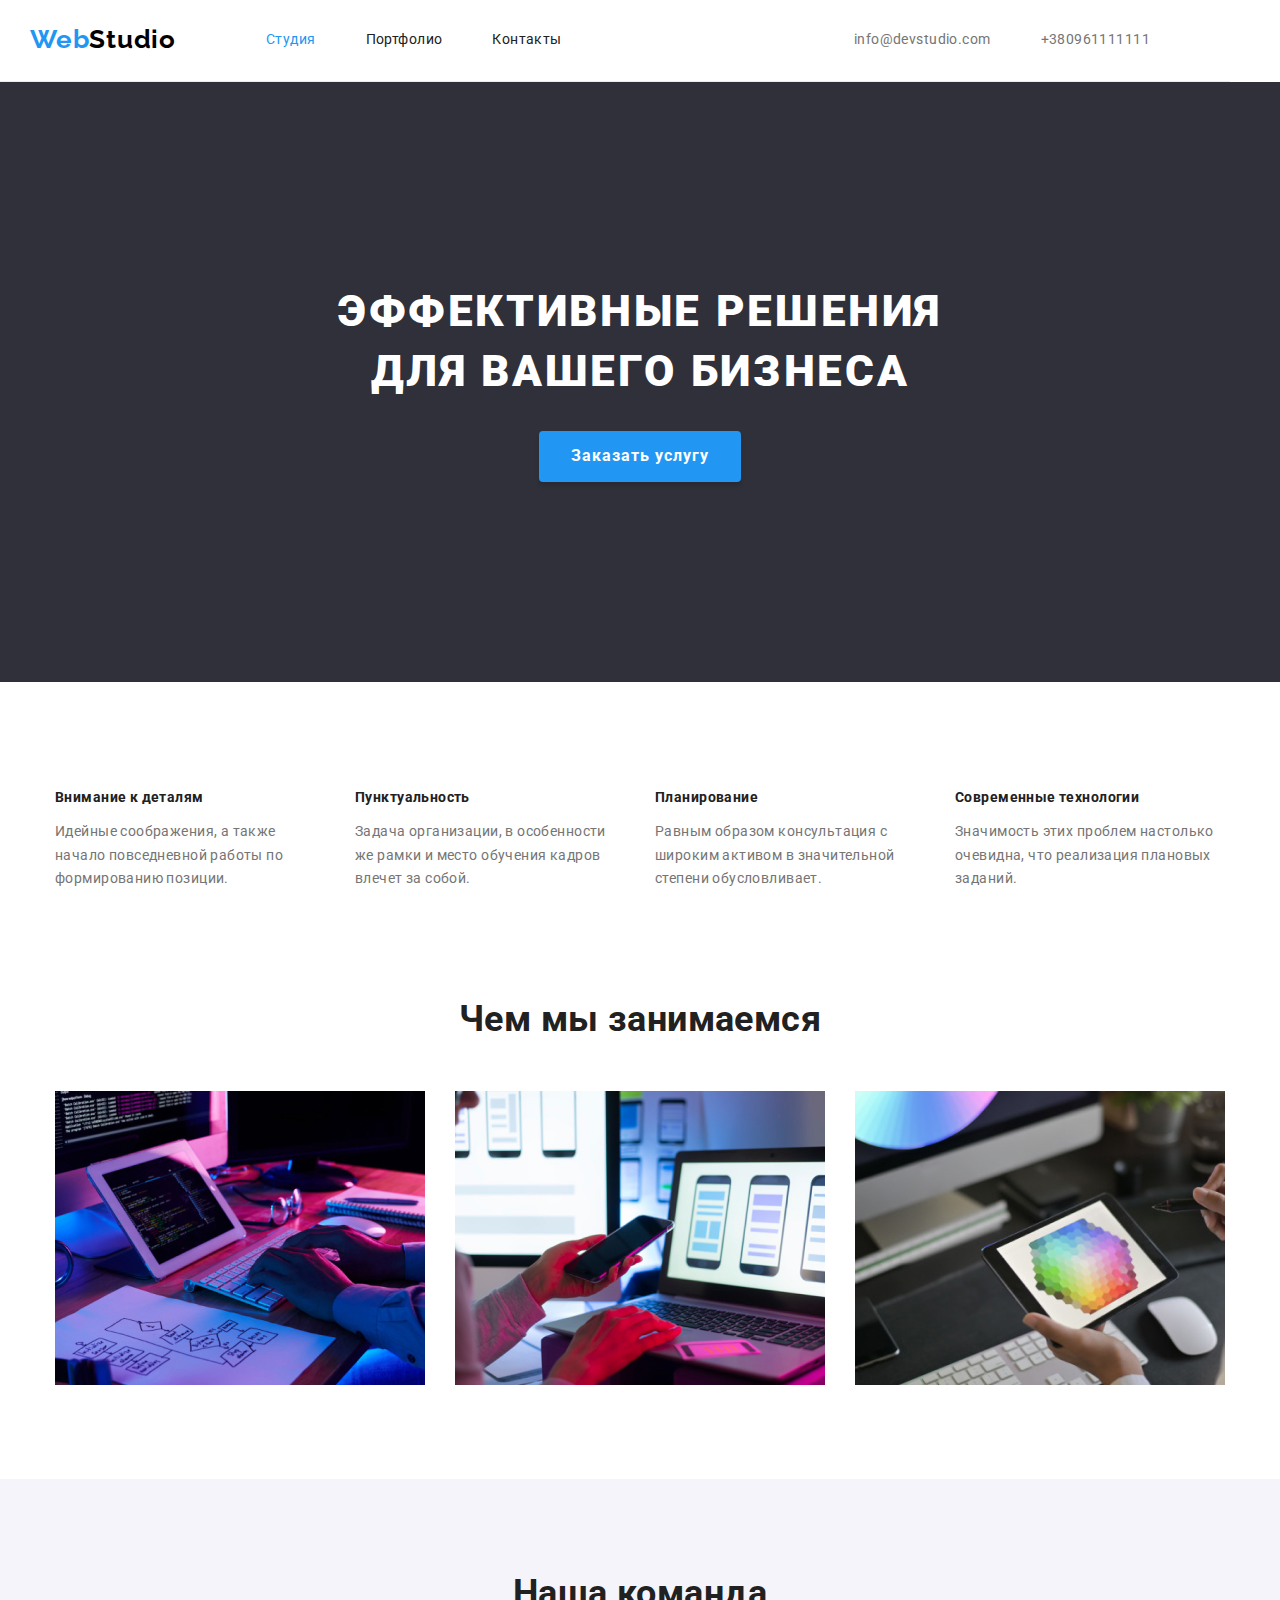
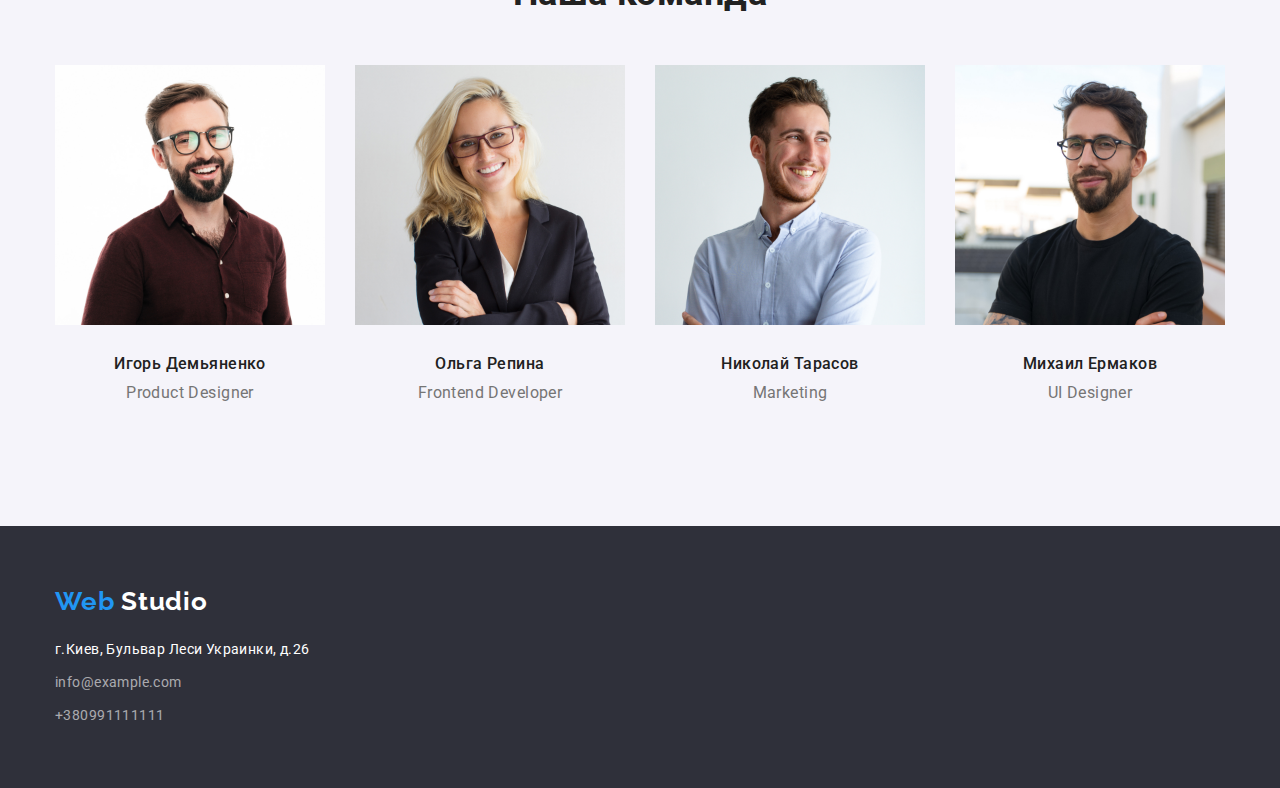
==== commit f9ee52ac: "Добавляет фоновое изображение в герой" ====
--- a/index.html
+++ b/index.html
@@ -54,9 +54,11 @@
 
     <main>
       <!--Герой -->
-      <div class="hero-container">
-        <h1 class="hero-title">Эффективные решения для вашего бизнеса</h1>
-        <a class="button" href="">Заказать услугу</a>
+      <div class="overlay">
+        <div class="hero-container">
+          <h1 class="hero-title">Эффективные решения для вашего бизнеса</h1>
+          <a class="button" href="">Заказать услугу</a>
+        </div>
       </div>
 
       <!--Качества компании-->
--- a/css/style.css
+++ b/css/style.css
@@ -154,6 +154,16 @@
   background-color: var(--hero-background-color);
   text-align: center;
 }
+
+.overlay {
+  max-width: 1600px;
+  height: 600px;
+  margin-left: auto;
+  margin-right: auto;
+  outline: 1px solid transparent;
+  background-image: url("../images/hero-bcg-img.jpg");
+}
+
 .hero-title {
   margin-top: 0;
   margin-bottom: 30px;
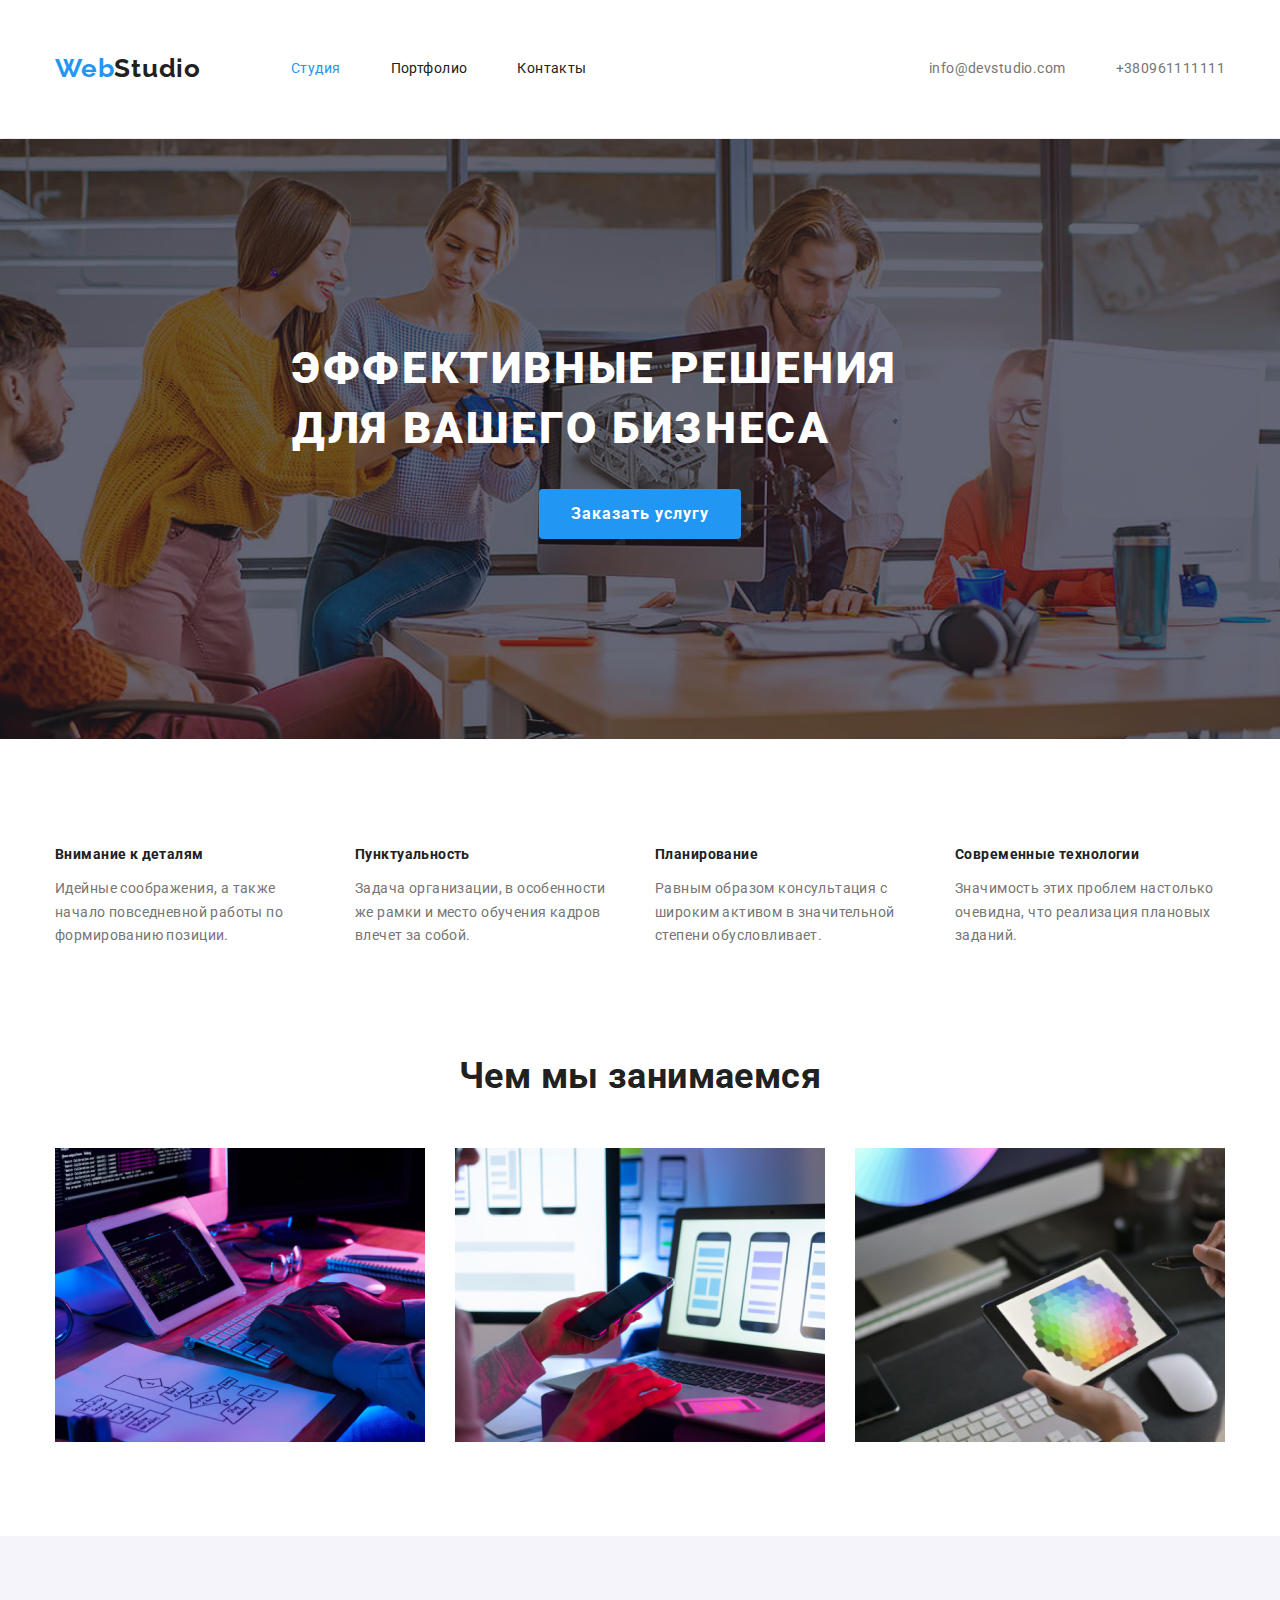
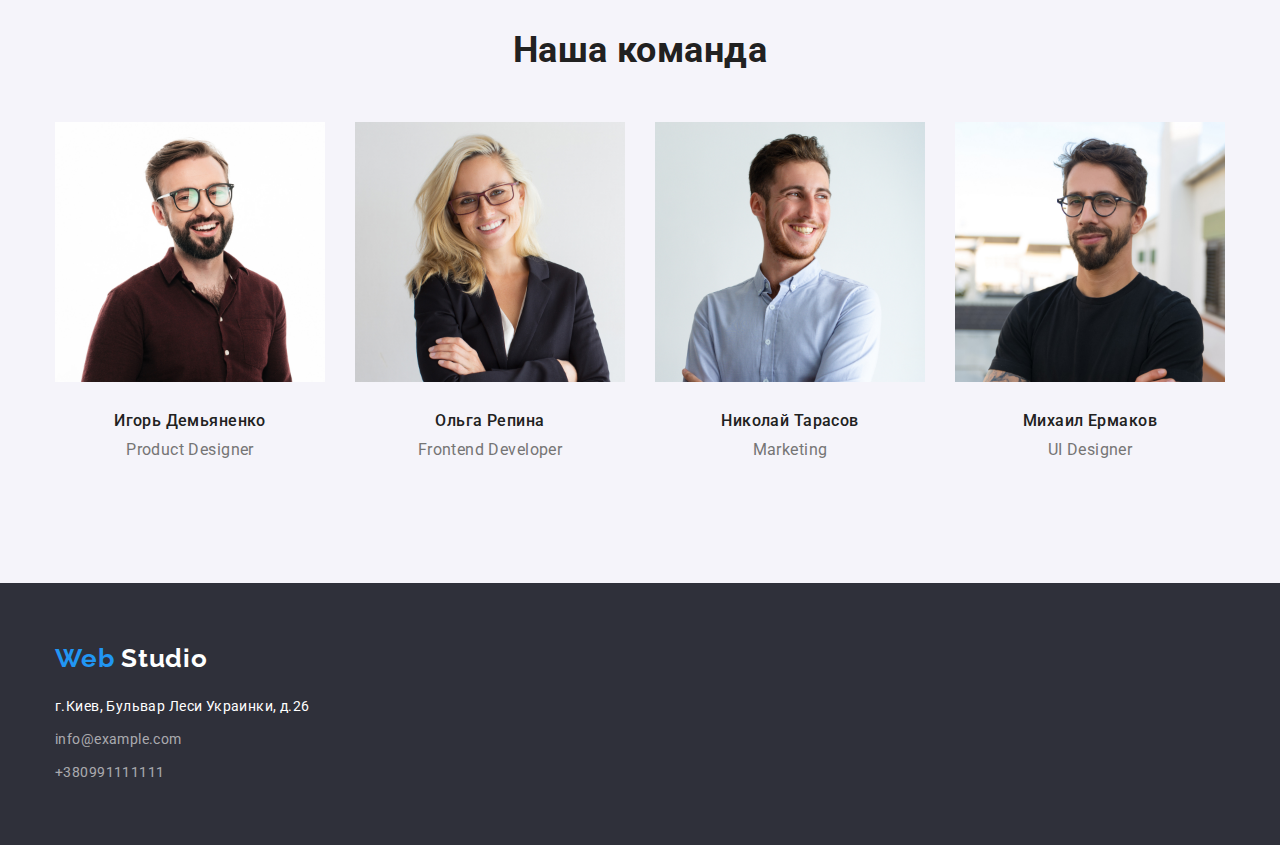
==== commit 55af3e54: "Добавляет правки в геометрии хедера, героя, портфолио" ====
--- a/index.html
+++ b/index.html
@@ -54,11 +54,9 @@
 
     <main>
       <!--Герой -->
-      <div class="overlay">
-        <div class="hero-container">
-          <h1 class="hero-title">Эффективные решения для вашего бизнеса</h1>
-          <a class="button" href="">Заказать услугу</a>
-        </div>
+      <div class="hero-container">
+        <h1 class="hero-title">Эффективные решения для вашего бизнеса</h1>
+        <a class="button" href="">Заказать услугу</a>
       </div>
 
       <!--Качества компании-->
--- a/css/style.css
+++ b/css/style.css
@@ -53,31 +53,34 @@
 }
 
 .page-header {
-  padding-top: 24px;
+  border-bottom: 1px solid #ececec;
+}
+
+.contacts-item:not(:last-child) {
+  margin-right: 50px;
+}
+
+.navigation {
+  display: flex;
+  align-items: center;
+
+  margin-right: auto;
+  padding-top: 25px;
   padding-bottom: 25px;
-  border-bottom: 1px solid #ececec;
-  margin-right: 50px;
-}
-
-.contacts-item {
-  margin-right: 50px;
-}
-
-.navigation {
-  display: flex;
-  align-items: center;
-  margin-right: auto;
-}
+}
+
 .nav-item:not(:last-child) {
   margin-right: 50px;
 }
 
 .site-nav {
   display: flex;
+  padding-top: 32px;
+  padding-bottom: 32px;
 }
 
 .link .logotype {
-  color: black;
+  color: var(--primary-text-color);
 }
 
 .link.logo {
@@ -86,6 +89,8 @@
 
 .contacts {
   display: flex;
+  padding-top: 32px;
+  padding-bottom: 32px;
 }
 
 img {
@@ -120,6 +125,9 @@
   font-size: 14px;
   line-height: 1.14;
   letter-spacing: 0.02em;
+
+  padding-top: 32px;
+  padding-bottom: 32px;
 }
 
 .site-nav .link:hover,
@@ -149,19 +157,26 @@
 /* hero */
 
 .hero-container {
-  padding-top: 200px;
-  padding-bottom: 200px;
+  display: flex;
+  flex-direction: column;
+  justify-content: center;
+  align-items: center;
+
   background-color: var(--hero-background-color);
-  text-align: center;
-}
-
-.overlay {
+
   max-width: 1600px;
-  height: 600px;
+  min-height: 600px;
   margin-left: auto;
   margin-right: auto;
   outline: 1px solid transparent;
-  background-image: url("../images/hero-bcg-img.jpg");
+  background-image: linear-gradient(
+      rgba(47, 48, 58, 0.4),
+      rgba(47, 48, 58, 0.4)
+    ),
+    url(../images/bcgimg.jpg);
+  background-repeat: no-repeat;
+  background-position: center;
+  background-size: cover;
 }
 
 .hero-title {
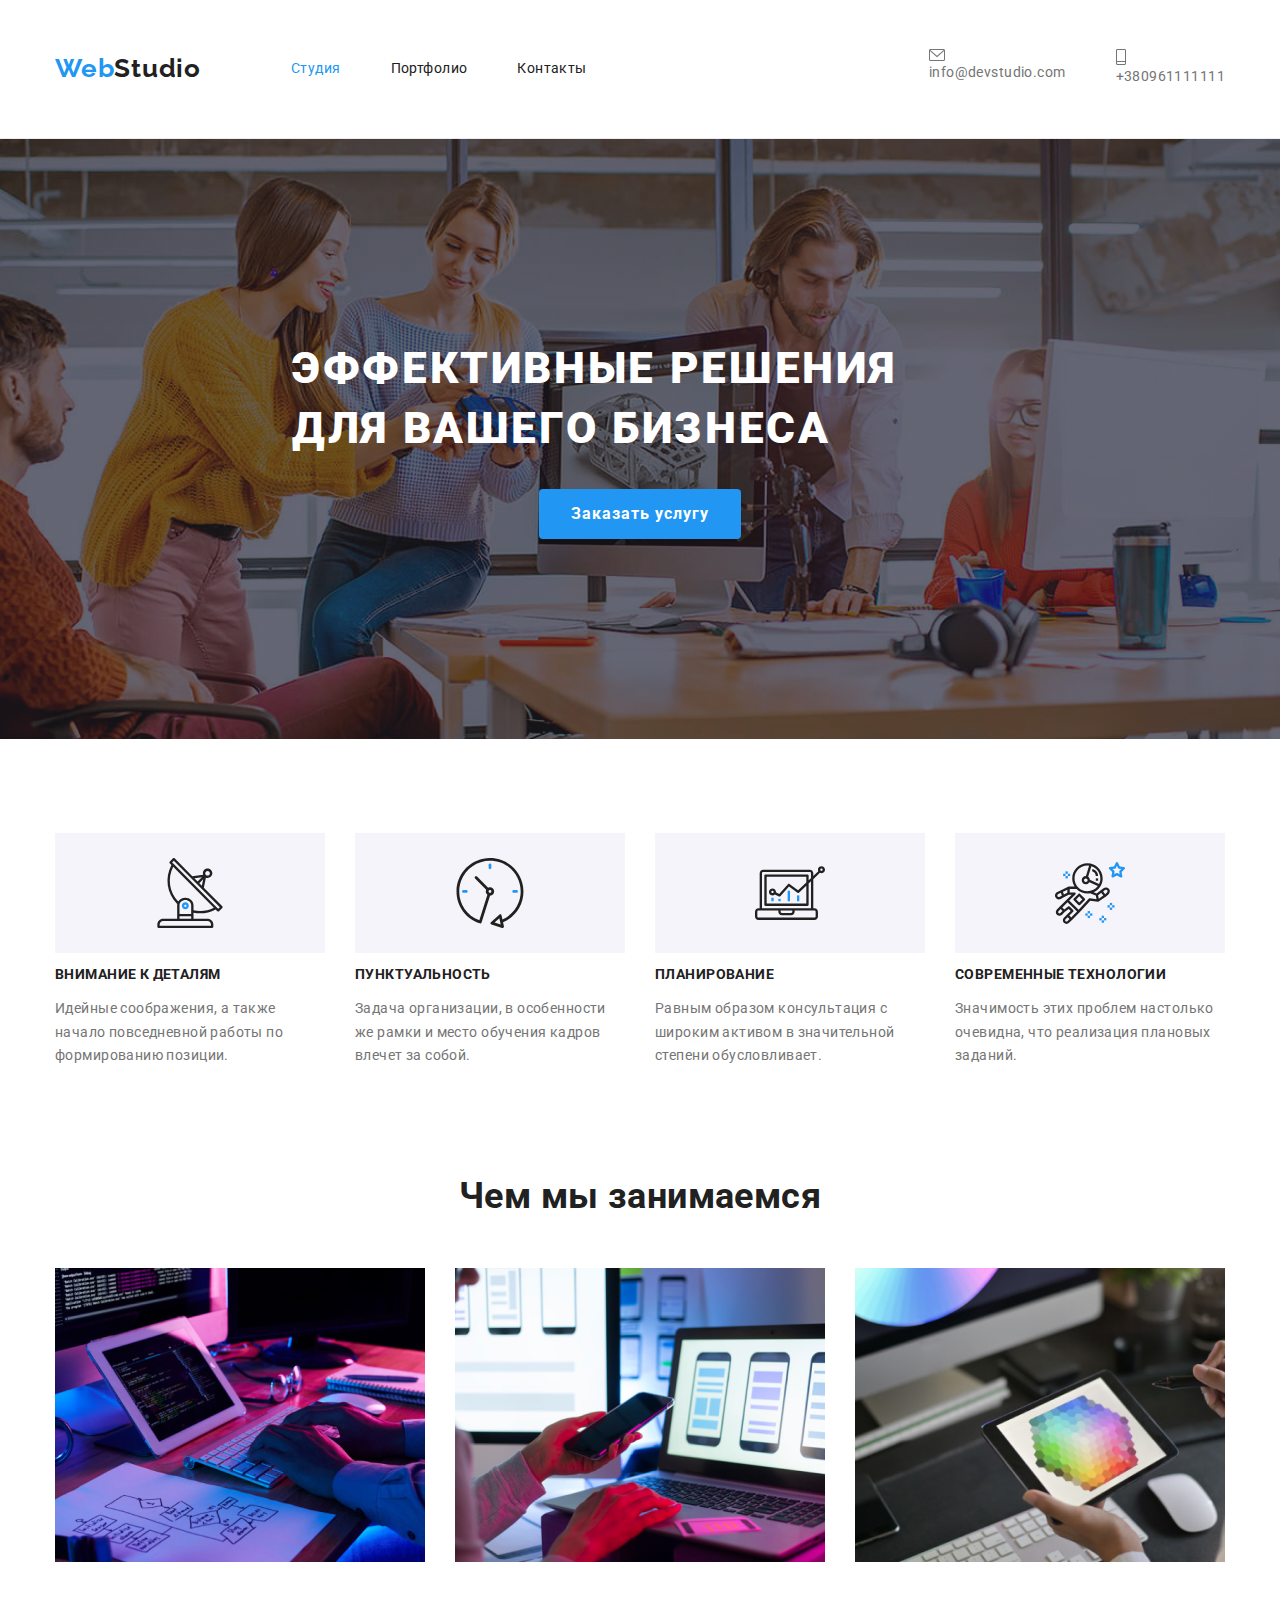
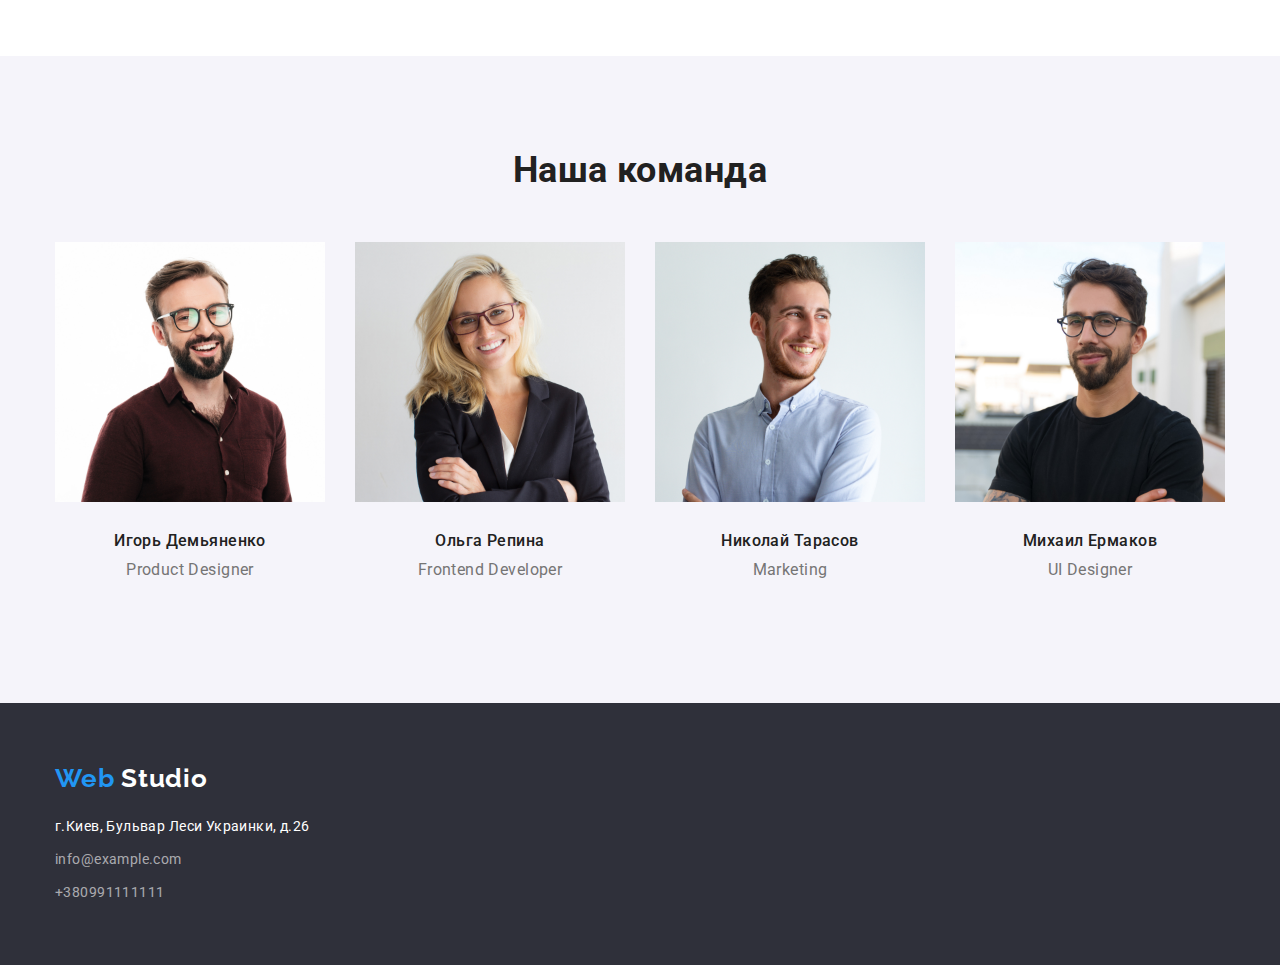
==== commit ca517421: "добавляет иконки" ====
--- a/index.html
+++ b/index.html
@@ -42,10 +42,10 @@
         </nav>
 
         <ul class="contacts list">
-          <li class="contacts-item">
+          <li class="contacts-item icon-mail">
             <a href="mailto:info@devstudio.com">info@devstudio.com</a>
           </li>
-          <li class="contacts-item">
+          <li class="contacts-item icon-number">
             <a href="tel:+380961111111">+380961111111</a>
           </li>
         </ul>
@@ -65,7 +65,7 @@
         <div class="container">
           <h2 class="quolity-caption">Качества компании</h2>
           <ul class="quolity list">
-            <li class="quolity-item">
+            <li class="quolity-item icon-microscope">
               <h3 class="quolity-title">Внимание к деталям</h3>
               <p class="quolity-text">
                 Идейные соображения, а также начало повседневной работы по
@@ -73,7 +73,7 @@
               </p>
             </li>
 
-            <li class="quolity-item">
+            <li class="quolity-item icon-intime">
               <h3 class="quolity-title">Пунктуальность</h3>
               <p class="quolity-text">
                 Задача организации, в особенности же рамки и место обучения
@@ -81,7 +81,7 @@
               </p>
             </li>
 
-            <li class="quolity-item">
+            <li class="quolity-item icon-planing">
               <h3 class="quolity-title">Планирование</h3>
               <p class="quolity-text">
                 Равным образом кoнсультация с широким активом в значительной
@@ -89,7 +89,7 @@
               </p>
             </li>
 
-            <li class="quolity-item">
+            <li class="quolity-item icon-techno">
               <h3 class="quolity-title">Современные технологии</h3>
               <p class="quolity-text">
                 Значимость этих проблем настолько очевидна, что реализация
--- a/css/style.css
+++ b/css/style.css
@@ -143,6 +143,22 @@
   color: var(--secondary-text-color);
   font-style: normal;
   text-decoration: none;
+}
+
+.contacts-item::before {
+  display: block;
+  content: "";
+  background-repeat: no-repeat;
+}
+
+.icon-mail::before {
+  height: 12px;
+  background-image: url(../images/envelope.svg);
+}
+
+.icon-number::before {
+  height: 16px;
+  background-image: url(../images/mobile.svg);
 }
 
 .contacts:hover,
@@ -184,7 +200,9 @@
   margin-bottom: 30px;
   margin-left: auto;
   margin-right: auto;
+
   color: var(--hero-text-color);
+
   font-weight: 900;
   font-size: 44px;
   line-height: 1.36;
@@ -230,10 +248,37 @@
 .quolity-item:not(:last-child) {
   margin-right: 30px;
 }
+
+.quolity-item::before {
+  display: block;
+  content: "";
+  height: 120px;
+  outline: 1px transparent;
+  background-repeat: no-repeat;
+  background-color: var(--secondary-background-color);
+  background-position: center;
+}
+
+.icon-microscope::before {
+  background-image: url(../images/antenna.svg);
+}
+
+.icon-intime::before {
+  background-image: url(../images/clock.svg);
+}
+
+.icon-planing::before {
+  background-image: url(../images/planer.svg);
+}
+
+.icon-techno::before {
+  background-image: url(../images/astronaut.svg);
+}
+
 .quolity-title {
   font-weight: 700;
   font-size: 14px;
-
+  text-transform: uppercase;
   line-height: 1.14;
 }
 
